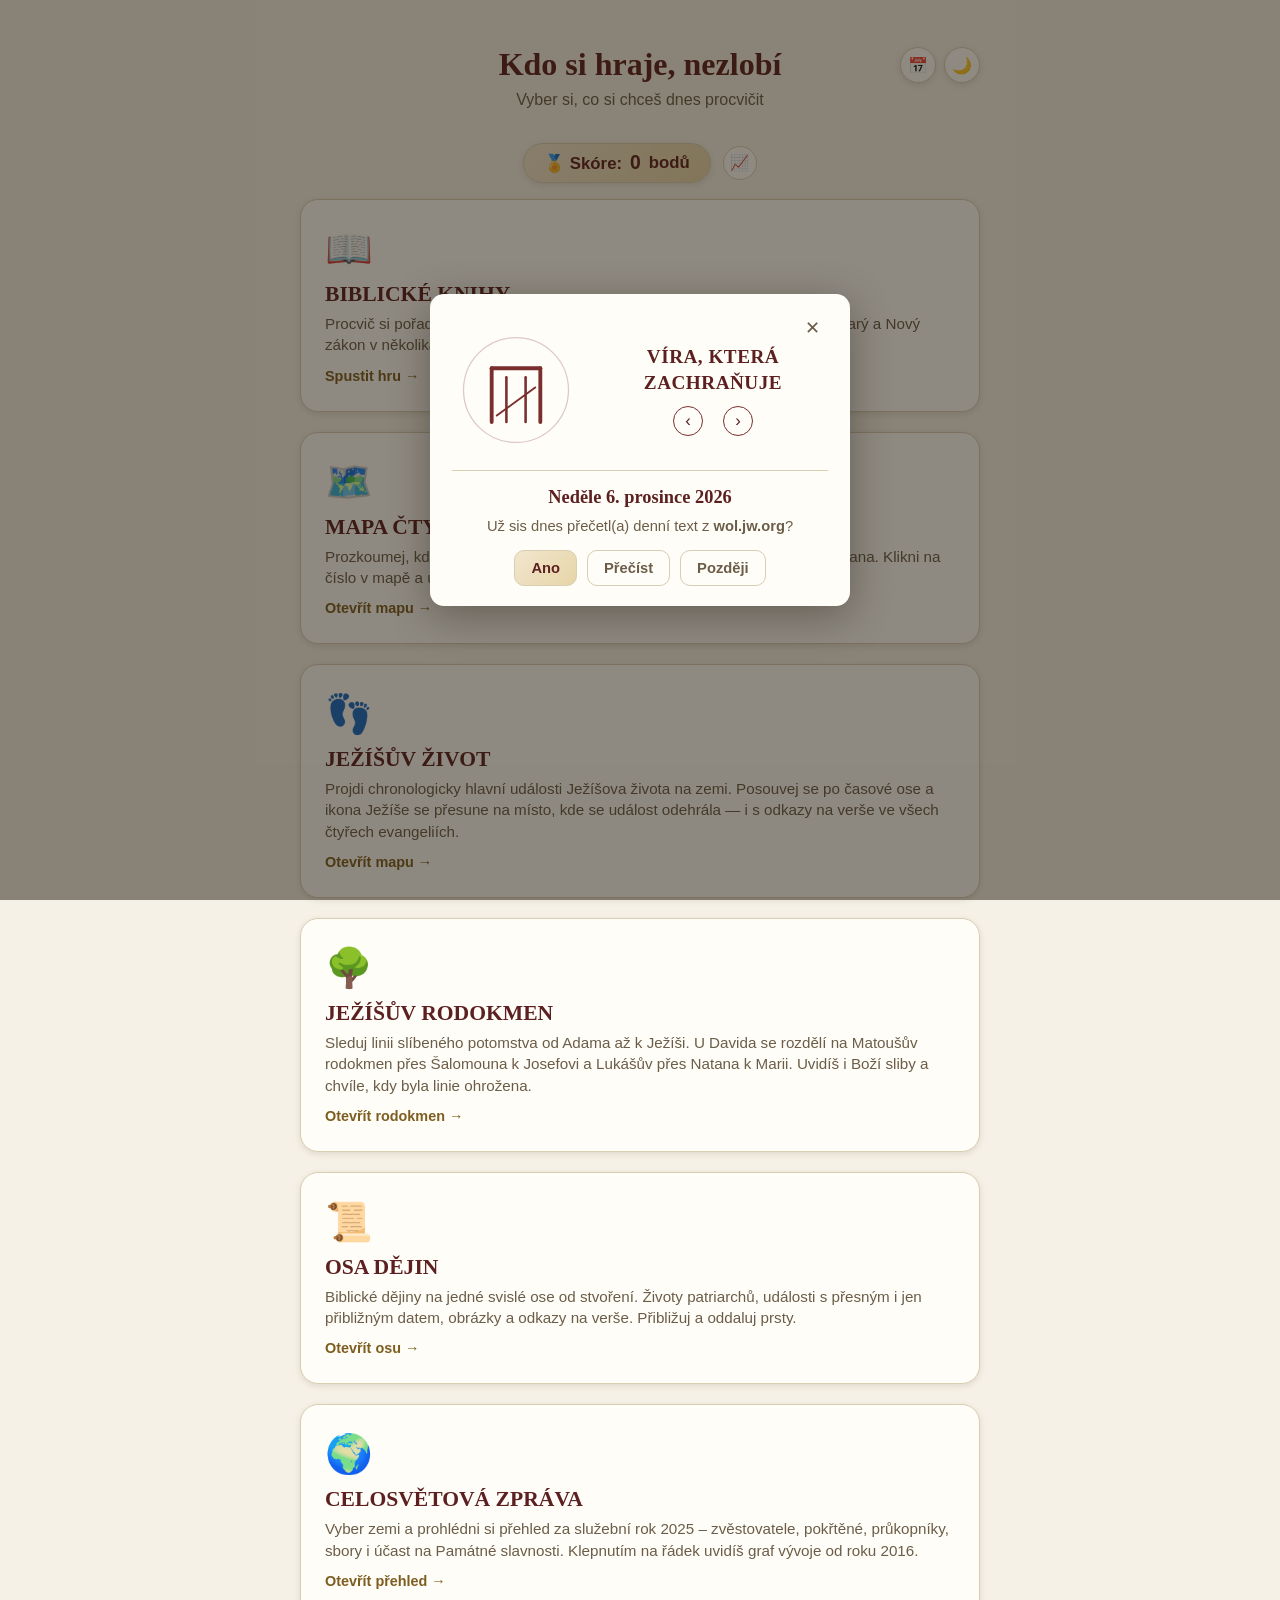
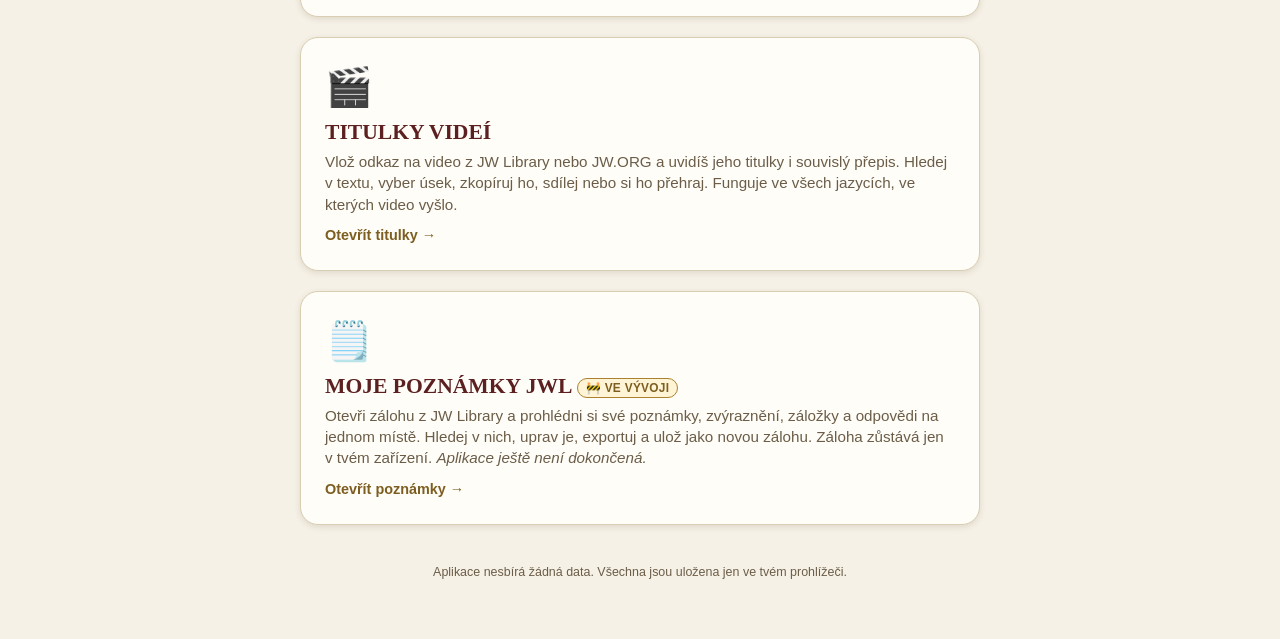
==== index.html @ 02328f7b "Nová stránka Moje poznámky JWL (ve vývoji) Záloha JW Library v prohlížeči: poznámky, zvýraznění, zál" ====
<!DOCTYPE html>
<html lang="cs">
<head>
<meta charset="UTF-8">
<meta name="viewport" content="width=device-width, initial-scale=1.0">
<title>Kdo si hraje, nezlobí — rozcestník</title>
<link rel="stylesheet" href="assets/common.css">
<style>
  :root{
    --bg: #f6f1e6;
    --bg-panel: #fffdf8;
    --ink: #2c2317;
    --ink-soft: #6b5d48;
    --gold: #a9812f;
    --gold-dark: #7d5e20;
    --maroon: #7a2e2e;
    --maroon-dark: #5c2020;
    --border: #d9cdb2;
    --shadow: 0 2px 6px rgba(60, 45, 20, 0.12);
    --heading-font: Georgia, "Palatino Linotype", serif;
  }
  *{ box-sizing: border-box; }
  html,body{
    margin:0; padding:0;
    background: var(--bg);
    color: var(--ink);
    font-family: "Segoe UI", Verdana, Arial, sans-serif;
    min-height:100vh;
  }
  .wrap{
    max-width: 720px;
    margin: 0 auto;
    padding: 40px 20px 60px;
  }
  header{ text-align:center; margin-bottom: 34px; }
  h1{
    font-family: var(--heading-font);
    color: var(--maroon-dark);
    font-size: 2em;
    margin: 6px 0 8px;
  }
  .subtitle{ color: var(--ink-soft); font-size: 1em; }

  .cards{
    display: flex;
    flex-direction: column;
    gap: 20px;
  }
  .card-link{
    display:block;
    text-decoration:none;
    color: inherit;
    background: var(--bg-panel);
    border: 1.5px solid var(--border);
    border-radius: 18px;
    box-shadow: var(--shadow);
    padding: 26px 24px;
    transition: transform .12s ease, box-shadow .12s ease, border-color .12s ease;
  }
  .card-link:hover{
    transform: translateY(-3px);
    border-color: var(--gold);
    box-shadow: 0 6px 18px rgba(60,45,20,0.18);
  }
  .card-link:active{ transform: translateY(0); }

  .card-icon{
    font-size: 2.4em;
    margin-bottom: 10px;
    display:block;
  }
  .card-title{
    font-family: var(--heading-font);
    color: var(--maroon-dark);
    font-size: 1.35em;
    font-weight: 700;
    margin-bottom: 6px;
  }
  .card-desc{
    color: var(--ink-soft);
    font-size: 0.95em;
    line-height: 1.4;
  }
  .card-arrow{
    display:inline-block;
    margin-top: 12px;
    color: var(--gold-dark);
    font-weight: 700;
    font-size: 0.9em;
  }

  footer{
    text-align:center;
    color: var(--ink-soft);
    font-size: 0.78em;
    margin-top: 40px;
  }
</style>
<link rel="icon" type="image/png" href="assets/icon-192.png">
<link rel="manifest" href="manifest.webmanifest">
<meta name="theme-color" content="#7a2e2e">
<link rel="apple-touch-icon" href="assets/apple-touch-icon.png">
<script src="assets/pwa.js" defer></script>
</head>
<body>
<button class="theme-toggle-btn" id="themeToggle" title="Přepnout vzhled" aria-label="Přepnout vzhled">🌙</button>
<button class="daily-text-btn" id="dailyTextBtn" title="Denní text" aria-label="Denní text">📅</button>

<div class="modal-overlay" id="historyModal">
  <div class="modal-box">
    <div class="modal-header">
      <h3>📈 Historie skóre po dnech</h3>
      <button class="modal-close" id="historyClose" aria-label="Zavřít">✕</button>
    </div>
    <div id="historyContent"></div>
  </div>
</div>

<div class="modal-overlay daily-text-modal" id="dailyTextModal">
  <div class="modal-box">
    <div class="modal-header">
      <button class="modal-close" id="dailyTextClose" aria-label="Zavřít">✕</button>
    </div>
    <div class="daily-text-row">
      <div class="daily-text-icon" id="dailyTextIcon" role="button" tabindex="0" aria-label="Co znázorňuje ikona"></div>
      <div class="daily-text-word-col">
        <p class="daily-text-word" id="dailyTextWord"></p>
        <div class="daily-text-nav">
          <button class="daily-text-nav-btn" id="dailyTextPrev" aria-label="Předchozí den">‹</button>
          <button class="daily-text-nav-btn" id="dailyTextNext" aria-label="Další den">›</button>
        </div>
      </div>
    </div>
    <p class="daily-text-icon-desc" id="dailyTextIconDesc"></p>
    <hr class="daily-text-divider" />
    <h3 id="dailyTextTitle" class="daily-text-date">Denní text</h3>
    <p class="hint" style="margin:0 0 16px;">Už sis dnes přečetl(a) denní text z <strong>wol.jw.org</strong>?</p>
    <div class="daily-text-toolbar">
      <button class="action" id="dailyTextYes">Ano</button>
      <button class="action secondary" id="dailyTextReadBtn">Přečíst</button>
      <button class="action secondary" id="dailyTextLater">Později</button>
    </div>
  </div>
</div>

<div class="wrap">
  <header>
    <h1>Kdo si hraje, nezlobí</h1>
    <div class="subtitle">Vyber si, co si chceš dnes procvičit</div>
  </header>

  <div class="global-score-bar">
    <span class="value-pill">🏅 Skóre: <span class="num" id="globalScoreValue">0</span> bodů</span>
    <button class="history-btn" id="historyBtn" title="Historie skóre" aria-label="Historie skóre">📈</button>
  </div>

  <div class="cards">
    <a class="card-link" href="biblicke-knihy.html">
      <span class="card-icon">📖</span>
      <div class="card-title">BIBLICKÉ KNIHY</div>
      <div class="card-desc">Procvič si pořadí biblických knih, jejich pisatele, dobu vzniku a rozdělení na Starý a Nový zákon v několika různých herních režimech.</div>
      <span class="card-arrow">Spustit hru →</span>
    </a>

    <a class="card-link" href="mapa-evangelii.html">
      <span class="card-icon">🗺️</span>
      <div class="card-title">MAPA ČTYŘ EVANGELIÍ</div>
      <div class="card-desc">Prozkoumej, kde se odehrály události z evangelií Matouše, Marka, Lukáše a Jana. Klikni na číslo v mapě a uvidíš, co se na daném místě stalo, i s odkazy na verše.</div>
      <span class="card-arrow">Otevřít mapu →</span>
    </a>

    <a class="card-link" href="zivot-jezise.html">
      <span class="card-icon">👣</span>
      <div class="card-title">JEŽÍŠŮV ŽIVOT</div>
      <div class="card-desc">Projdi chronologicky hlavní události Ježíšova života na zemi. Posouvej se po časové ose a ikona Ježíše se přesune na místo, kde se událost odehrála — i s odkazy na verše ve všech čtyřech evangeliích.</div>
      <span class="card-arrow">Otevřít mapu →</span>
    </a>

    <a class="card-link" href="rodokmen-jezise.html">
      <span class="card-icon">🌳</span>
      <div class="card-title">JEŽÍŠŮV RODOKMEN</div>
      <div class="card-desc">Sleduj linii slíbeného potomstva od Adama až k Ježíši. U Davida se rozdělí na Matoušův rodokmen přes Šalomouna k Josefovi a Lukášův přes Natana k Marii. Uvidíš i Boží sliby a chvíle, kdy byla linie ohrožena.</div>
      <span class="card-arrow">Otevřít rodokmen →</span>
    </a>

    <!-- Dočasně skryto na žádost uživatele — hru lze vrátit odstraněním tohoto komentáře.
    <a class="card-link" href="casova-osa.html">
      <span class="card-icon">🕰️</span>
      <div class="card-title">ČASOVÁ OSA</div>
      <div class="card-desc">Seřaď biblické patriarchy, krále, soudce, proroky, události a další postavy chronologicky za sebou. Vyber si vlastní skupiny a počet karet v kole.</div>
      <span class="card-arrow">Spustit hru →</span>
    </a>
    -->

    <a class="card-link" href="osa-dejin.html">
      <span class="card-icon">📜</span>
      <div class="card-title">OSA DĚJIN</div>
      <div class="card-desc">Biblické dějiny na jedné svislé ose od stvoření. Životy patriarchů, události s přesným i jen přibližným datem, obrázky a odkazy na verše. Přibližuj a oddaluj prsty.</div>
      <span class="card-arrow">Otevřít osu →</span>
    </a>

    <a class="card-link" href="celosvetova-zprava.html">
      <span class="card-icon">🌍</span>
      <div class="card-title">CELOSVĚTOVÁ ZPRÁVA</div>
      <div class="card-desc">Vyber zemi a prohlédni si přehled za služební rok 2025 – zvěstovatele, pokřtěné, průkopníky, sbory i účast na Památné slavnosti. Klepnutím na řádek uvidíš graf vývoje od roku 2016.</div>
      <span class="card-arrow">Otevřít přehled →</span>
    </a>

    <a class="card-link" href="titulky-videi.html">
      <span class="card-icon">🎬</span>
      <div class="card-title">TITULKY VIDEÍ</div>
      <div class="card-desc">Vlož odkaz na video z JW Library nebo JW.ORG a uvidíš jeho titulky i souvislý přepis. Hledej v textu, vyber úsek, zkopíruj ho, sdílej nebo si ho přehraj. Funguje ve všech jazycích, ve kterých video vyšlo.</div>
      <span class="card-arrow">Otevřít titulky →</span>
    </a>

    <a class="card-link" href="moje-poznamky-jwl.html">
      <span class="card-icon">🗒️</span>
      <div class="card-title">MOJE POZNÁMKY JWL <span style="display:inline-block;vertical-align:middle;font-family:Segoe UI,Verdana,Arial,sans-serif;font-size:.55em;font-weight:700;letter-spacing:.3px;background:#fff4d6;color:#7d5e20;border:1px solid #a9812f;border-radius:10px;padding:2px 8px">🚧 VE VÝVOJI</span></div>
      <div class="card-desc">Otevři zálohu z JW Library a prohlédni si své poznámky, zvýraznění, záložky a odpovědi na jednom místě. Hledej v nich, uprav je, exportuj a ulož jako novou zálohu. Záloha zůstává jen v tvém zařízení. <em>Aplikace ještě není dokončená.</em></div>
      <span class="card-arrow">Otevřít poznámky →</span>
    </a>
  </div>

  <footer>Aplikace nesbírá žádná data. Všechna jsou uložena jen ve tvém prohlížeči.</footer>
</div>
<script src="assets/common.js"></script>
<script src="assets/nav-dock.js"></script>
</body>
</html>
---- assets/common.css ----
/* ============================================================
   Sdílené styly pro celý web (rozcestník + obě hry):
   světlý/tmavý režim, skóre s historií, připomínka denního textu.
   ============================================================ */
:root{
  --bg: #f6f1e6;
  --bg-panel: #fffdf8;
  --ink: #2c2317;
  --ink-soft: #6b5d48;
  --gold: #a9812f;
  --gold-dark: #7d5e20;
  --maroon: #7a2e2e;
  --maroon-dark: #5c2020;
  --green: #3c7a3c;
  --green-bg: #e6f2e2;
  --red: #b0433a;
  --red-bg: #fbe6e2;
  --border: #d9cdb2;
  --shadow: 0 2px 6px rgba(60, 45, 20, 0.12);
  --heading-font: Georgia, "Palatino Linotype", serif;
  --item-bg: #fff;
  --tooltip-bg: #2c2317;
  --hover-tint: rgba(122,46,46,0.07);
}
:root[data-theme="dark"]{
  color-scheme: dark;
  --bg: #1b1710;
  --bg-panel: #241f16;
  --ink: #f3e9d0;
  --ink-soft: #c9bb99;
  --gold: #d9a441;
  --gold-dark: #b8860b;
  --maroon: #d9695a;
  --maroon-dark: #f0917c;
  --green: #6fcf8f;
  --green-bg: #1f3b2a;
  --red: #ef7b6c;
  --red-bg: #3d2220;
  --border: #4a4030;
  --shadow: 0 2px 10px rgba(0, 0, 0, 0.45);
  --item-bg: #2e2718;
  --tooltip-bg: #3a2f1e;
  --hover-tint: rgba(226,115,95,0.15);
}
html, body{ transition: background .25s ease, color .25s ease; }

/* ---------- plovoucí tlačítka vpravo nahoře ---------- */
.theme-toggle-btn, .daily-text-btn{
  position: fixed;
  top: 16px;
  right: 16px;
  background: var(--bg-panel);
  border: 1.5px solid var(--border);
  color: var(--gold-dark);
  width: 40px;
  height: 40px;
  border-radius: 50%;
  font-size: 1.1em;
  cursor: pointer;
  display:inline-flex;
  align-items:center;
  justify-content:center;
  padding: 0;
  box-shadow: var(--shadow);
  z-index: 5000;
  transition: background .25s ease, border-color .2s ease, transform .1s ease;
}
.daily-text-btn{ right: 64px; }
.theme-toggle-btn:hover, .daily-text-btn:hover{ border-color: var(--gold); transform: scale(1.06); }
.theme-toggle-btn:active, .daily-text-btn:active{ transform: scale(0.96); }
@media (max-width: 480px){
  .theme-toggle-btn, .daily-text-btn{ top: 10px; right: 10px; width: 36px; height: 36px; font-size: 1em; }
  .daily-text-btn{ right: 54px; }
}

/* ---------- návrat na rozcestník (vlevo nahoře) ---------- */
.home-btn{
  position: fixed;
  top: 16px;
  left: 16px;
  background: var(--bg-panel);
  border: 1.5px solid var(--border);
  color: var(--gold-dark);
  width: 40px;
  height: 40px;
  border-radius: 50%;
  font-size: 1.1em;
  cursor: pointer;
  display:inline-flex;
  align-items:center;
  justify-content:center;
  text-decoration: none;
  box-shadow: var(--shadow);
  z-index: 5000;
  transition: background .25s ease, border-color .2s ease, transform .1s ease;
}
.home-btn:hover{ border-color: var(--gold); transform: scale(1.06); }
.home-btn:active{ transform: scale(0.96); }
@media (max-width: 480px){
  .home-btn{ top: 10px; left: 10px; width: 36px; height: 36px; font-size: 1em; }
}

/* ---------- skóre ---------- */
.global-score-bar{
  display:flex;
  align-items:center;
  justify-content:center;
  gap: 12px;
  flex-wrap: wrap;
  margin: 6px 0 16px;
}
.global-score-bar .value-pill{
  background: linear-gradient(135deg,#f1e6ce,#e7d5a8);
  color: var(--maroon-dark);
  font-weight: 700;
  font-size: 1.05em;
  padding: 8px 20px;
  border-radius: 24px;
  border: 1px solid var(--border);
  box-shadow: var(--shadow);
  display:flex;
  align-items:center;
  gap: 8px;
}
.global-score-bar .value-pill .num{ font-size: 1.15em; display:inline-block; }
.score-pop{ animation: score-pop .45s ease; }
@keyframes score-pop{
  0%{ transform: scale(1); }
  40%{ transform: scale(1.22); color: var(--green); }
  100%{ transform: scale(1); }
}
.history-btn{
  background: var(--bg-panel);
  border: 1.5px solid var(--border);
  color: var(--gold-dark);
  width: 34px;
  height: 34px;
  border-radius: 50%;
  font-size: 0.95em;
  cursor: pointer;
  display:inline-flex;
  align-items:center;
  justify-content:center;
  padding: 0;
}
.history-btn:hover{ border-color: var(--gold); background: #f1e6ce; }

.help-icon{
  position: relative;
  display:inline-flex;
  align-items:center;
  justify-content:center;
  width: 22px;
  height: 22px;
  border-radius: 50%;
  background: var(--bg-panel);
  border: 1.5px solid var(--gold);
  color: var(--gold-dark);
  font-size: 0.78em;
  font-weight: 700;
  cursor: help;
}
.help-icon .tooltip{
  display:none;
  position: absolute;
  top: 130%;
  left: 50%;
  transform: translateX(-50%);
  width: 260px;
  background: var(--tooltip-bg);
  color: #fff8ec;
  font-weight: 400;
  font-size: 0.82em;
  line-height: 1.4;
  padding: 10px 12px;
  border-radius: 8px;
  box-shadow: var(--shadow);
  z-index: 20;
  text-align: left;
}
.help-icon .tooltip::after{
  content: "";
  position: absolute;
  bottom: 100%;
  left: 50%;
  transform: translateX(-50%);
  border: 6px solid transparent;
  border-bottom-color: var(--tooltip-bg);
}
.help-icon:hover .tooltip, .help-icon:focus .tooltip, .help-icon.tooltip-open .tooltip{ display:block; }

/* ---------- modální okna (historie, denní text) ---------- */
.modal-overlay{
  position: fixed;
  inset: 0;
  background: rgba(30, 22, 10, 0.5);
  display: none;
  align-items: center;
  justify-content: center;
  z-index: 10000;
  padding: 20px;
}
.modal-overlay.show{ display:flex; }
.modal-box{
  background: var(--bg-panel);
  border-radius: 14px;
  padding: 20px 22px;
  max-width: 560px;
  width: 100%;
  max-height: 80vh;
  overflow-y: auto;
  box-shadow: 0 10px 40px rgba(30,22,10,0.35);
}
.modal-header{
  display:flex;
  align-items:center;
  justify-content:space-between;
  margin-bottom: 12px;
  gap: 10px;
}
.modal-header h3{
  margin: 0;
  font-family: var(--heading-font);
  color: var(--maroon-dark);
  font-size: 1.15em;
}
.modal-close{
  background: transparent;
  border: none;
  font-size: 1.1em;
  color: var(--ink-soft);
  cursor: pointer;
  padding: 4px 8px;
  border-radius: 6px;
}
.modal-close:hover{ background: var(--hover-tint); color: var(--maroon-dark); }

.history-table{ width: 100%; border-collapse: collapse; font-size: 0.92em; }
.history-table th, .history-table td{ text-align: left; padding: 8px 10px; border-bottom: 1px solid var(--border); }
.history-table th{ color: var(--gold-dark); font-size: 0.85em; text-transform: uppercase; letter-spacing: 0.4px; }
.history-table tr:last-child td{ border-bottom: none; }
.history-table tr.today-row td{ font-weight: 700; color: var(--maroon-dark); }
.history-table .pct-good{ color: var(--green); font-weight: 700; }
.history-table .pct-bad{ color: var(--red); }
.hint{ color: var(--ink-soft); font-size: 0.92em; }

/* ---------- denní text ---------- */
.daily-text-modal .modal-box{ max-width: 420px; text-align: center; }
.daily-text-modal .modal-header{ justify-content: center; position: relative; }
.daily-text-modal .modal-close{ position: absolute; right: 0; top: 0; }
.daily-text-toolbar{ display:flex; justify-content: center; gap: 10px; margin-bottom: 0; flex-wrap: wrap; }
.daily-text-toolbar .action{
  background: linear-gradient(135deg,#f1e6ce,#e7d5a8);
  color: var(--maroon-dark);
  font-weight: 700;
  border: 1px solid var(--border);
  border-radius: 10px;
  padding: 9px 16px;
  font-size: 0.92em;
  cursor: pointer;
}
.daily-text-toolbar .action.secondary{ background: var(--bg-panel); color: var(--ink-soft); font-weight: 600; }
.daily-text-row{ display: flex; align-items: center; gap: 18px; text-align: left; margin: 4px 0 16px; }
.daily-text-icon{ width: 128px; height: 128px; flex: 0 0 auto; margin: 0; cursor: pointer; }
.daily-text-icon svg{ width: 100%; height: 100%; display: block; pointer-events: none; }
.daily-text-icon-desc{
  display: none;
  font-size: 0.85em;
  font-style: italic;
  color: var(--maroon);
  text-align: center;
  margin: -6px 0 14px;
  padding: 6px 10px;
  background: var(--hover-tint);
  border-radius: 8px;
}
.daily-text-icon-desc.show{ display: block; }
.daily-text-word-col{ display: flex; flex-direction: column; gap: 10px; flex: 1 1 auto; }
.daily-text-word{
  font-family: var(--heading-font);
  color: var(--maroon-dark);
  font-size: 1.2em;
  font-weight: 700;
  margin: 0;
  line-height: 1.35;
  text-align: center;
  text-transform: uppercase;
  letter-spacing: 0.5px;
}
.daily-text-nav{ display: flex; justify-content: center; gap: 20px; }
.daily-text-nav-btn{
  width: 30px;
  height: 30px;
  border-radius: 50%;
  border: 1px solid var(--maroon);
  background: transparent;
  color: var(--maroon-dark);
  font-size: 1.05em;
  line-height: 1;
  cursor: pointer;
  display: flex;
  align-items: center;
  justify-content: center;
  transition: background .15s ease, transform .05s ease;
}
.daily-text-nav-btn:hover{ background: var(--hover-tint); }
.daily-text-nav-btn:active{ transform: translateY(1px); }
@media (max-width: 480px){
  .daily-text-icon{ width: 100px; height: 100px; }
  .daily-text-word{ font-size: 1.15em; }
}
.daily-text-divider{ border: none; border-top: 1px solid var(--border); margin: 0 0 16px; }
.daily-text-date{ font-family: var(--heading-font); color: var(--maroon-dark); font-size: 1.15em; margin: 0 0 10px; text-align: center; }
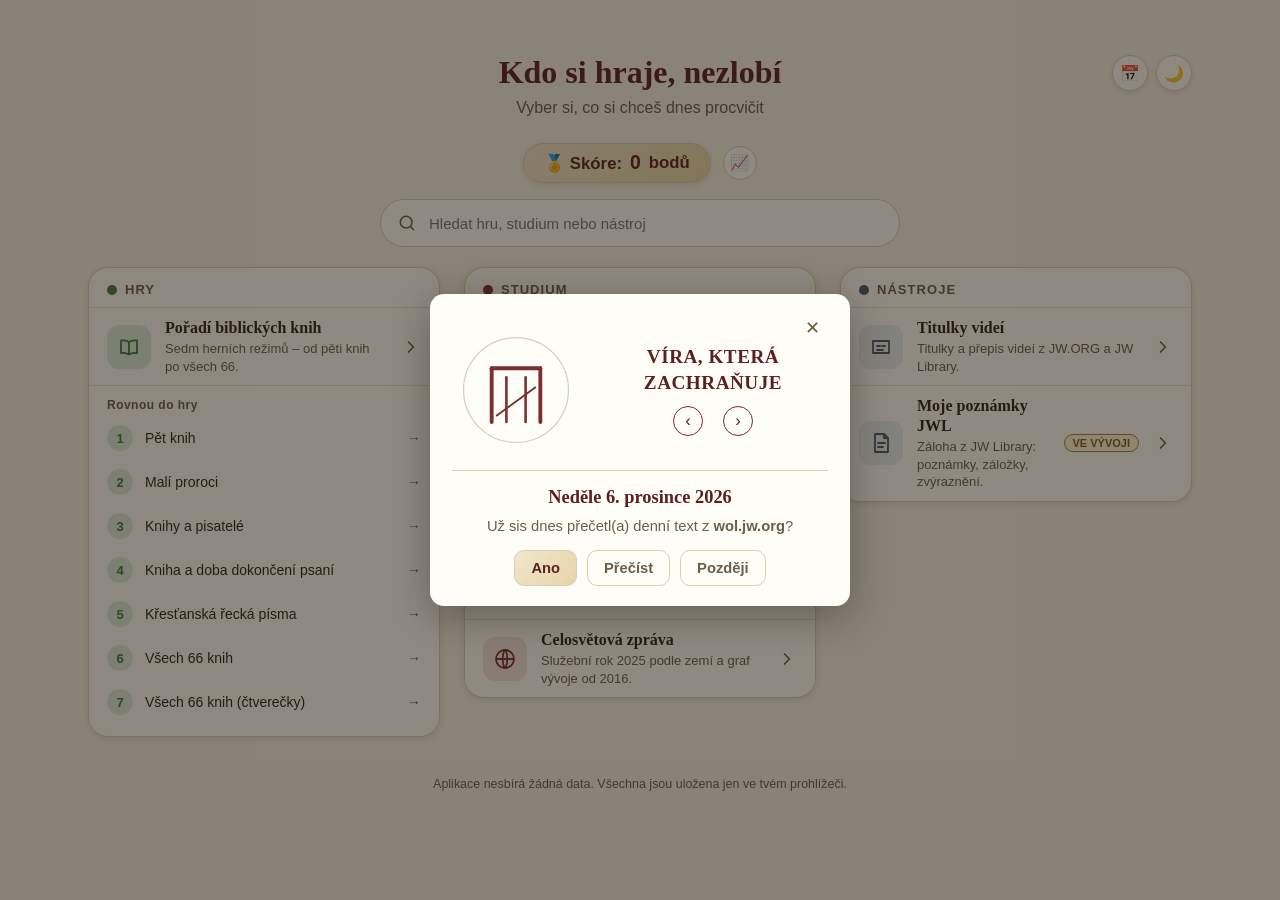
==== commit 9043ffbf: "Rozcestník: skupiny Hry/Studium/Nástroje, hledání, přímé odkazy do režimů her" ====
--- a/index.html
+++ b/index.html
@@ -19,6 +19,16 @@
     --shadow: 0 2px 6px rgba(60, 45, 20, 0.12);
     --heading-font: Georgia, "Palatino Linotype", serif;
   }
+  :root{
+    --tint-green:#dcebdc; --tint-maroon:#f3e4df; --tint-slate:#e9edf1;
+    --ic-green:#3c7a3c; --ic-maroon:#7a2e2e; --ic-slate:#4a5a6a;
+    --row-line:#ece3cc; --badge-bg:#fff4d6;
+  }
+  :root[data-theme="dark"]{
+    --tint-green:#1f3b2a; --tint-maroon:#3d2220; --tint-slate:#2a3138;
+    --ic-green:#6fcf8f; --ic-maroon:#f0917c; --ic-slate:#a9bccd;
+    --row-line:#3a3124; --badge-bg:#3a2f1e;
+  }
   *{ box-sizing: border-box; }
   html,body{
     margin:0; padding:0;
@@ -27,12 +37,9 @@
     font-family: "Segoe UI", Verdana, Arial, sans-serif;
     min-height:100vh;
   }
-  .wrap{
-    max-width: 720px;
-    margin: 0 auto;
-    padding: 40px 20px 60px;
-  }
-  header{ text-align:center; margin-bottom: 34px; }
+  .wrap{ max-width: 720px; margin: 0 auto; padding: 40px 20px 60px; }
+  @media (min-width:1100px){ .wrap{ max-width: 1200px; padding: 48px 48px 60px; } }
+  header{ text-align:center; margin-bottom: 26px; }
   h1{
     font-family: var(--heading-font);
     color: var(--maroon-dark);
@@ -41,53 +48,93 @@
   }
   .subtitle{ color: var(--ink-soft); font-size: 1em; }
 
-  .cards{
-    display: flex;
-    flex-direction: column;
-    gap: 20px;
-  }
-  .card-link{
-    display:block;
-    text-decoration:none;
-    color: inherit;
+  .search{
+    display:flex; align-items:center; gap:10px;
+    height:48px; padding:0 16px; margin:0 auto 20px;
+    max-width:520px;
     background: var(--bg-panel);
-    border: 1.5px solid var(--border);
-    border-radius: 18px;
+    border:1.5px solid var(--border);
+    border-radius:24px;
+  }
+  .search:focus-within{ border-color: var(--gold); }
+  .search svg{ flex:none; color: var(--ink-soft); }
+  .search input{
+    flex:1; min-width:0; border:0; outline:0; background:transparent;
+    font:inherit; font-size:15px; color: var(--ink);
+  }
+
+  .groups{ display:grid; gap:16px; grid-template-columns:1fr; align-items:start; }
+  @media (min-width:720px){
+    .groups{ grid-template-columns:1fr 1fr; }
+    .g-studium{ grid-column:1; grid-row:1 / span 2; }
+    .g-hry{ grid-column:2; grid-row:1; }
+    .g-nastroje{ grid-column:2; grid-row:2; }
+  }
+  @media (min-width:1100px){
+    .groups{ grid-template-columns:repeat(3, minmax(0,1fr)); gap:24px; }
+    .g-hry,.g-studium,.g-nastroje{ grid-column:auto; grid-row:auto; }
+  }
+  .group{
+    background: var(--bg-panel);
+    border:1px solid var(--border);
+    border-radius:20px;
     box-shadow: var(--shadow);
-    padding: 26px 24px;
-    transition: transform .12s ease, box-shadow .12s ease, border-color .12s ease;
-  }
-  .card-link:hover{
-    transform: translateY(-3px);
-    border-color: var(--gold);
-    box-shadow: 0 6px 18px rgba(60,45,20,0.18);
-  }
-  .card-link:active{ transform: translateY(0); }
-
-  .card-icon{
-    font-size: 2.4em;
-    margin-bottom: 10px;
-    display:block;
-  }
-  .card-title{
-    font-family: var(--heading-font);
-    color: var(--maroon-dark);
-    font-size: 1.35em;
-    font-weight: 700;
-    margin-bottom: 6px;
-  }
-  .card-desc{
+    overflow:hidden;
+  }
+  .group h2{
+    margin:0; padding:14px 18px 10px;
+    display:flex; align-items:center; gap:8px;
+    font-family:"Segoe UI", Verdana, Arial, sans-serif;
+    font-size:13px; letter-spacing:.08em; text-transform:uppercase;
     color: var(--ink-soft);
-    font-size: 0.95em;
-    line-height: 1.4;
-  }
-  .card-arrow{
-    display:inline-block;
-    margin-top: 12px;
-    color: var(--gold-dark);
-    font-weight: 700;
-    font-size: 0.9em;
-  }
+  }
+  .group h2 .dot{ width:10px; height:10px; border-radius:50%; }
+  .g-hry .dot{ background: var(--green); }
+  .g-studium .dot{ background: var(--maroon); }
+  .g-nastroje .dot{ background:#4a5a6a; }
+
+  .row{
+    display:flex; align-items:center; gap:14px;
+    min-height:72px; padding:10px 18px;
+    border-top:1px solid var(--row-line);
+    text-decoration:none; color:inherit;
+    transition: background .12s ease;
+  }
+  .row:hover{ background: var(--hover-tint); }
+  .row:focus-visible{ outline:2px solid var(--gold); outline-offset:-2px; }
+  .ico{
+    width:44px; height:44px; flex:none; border-radius:12px;
+    display:flex; align-items:center; justify-content:center;
+  }
+  .g-hry .ico{ background: var(--tint-green); color: var(--ic-green); }
+  .g-studium .ico{ background: var(--tint-maroon); color: var(--ic-maroon); }
+  .g-nastroje .ico{ background: var(--tint-slate); color: var(--ic-slate); }
+  .txt{ flex:1; min-width:0; display:flex; flex-direction:column; gap:2px; }
+  .ttl{ font-family: var(--heading-font); font-weight:700; font-size:16px; line-height:1.25; color: var(--ink); }
+  .dsc{ font-size:13px; line-height:1.35; color: var(--ink-soft); }
+  .chev{ flex:none; color: var(--ink-soft); }
+  .wip{
+    flex:none; font-size:11px; font-weight:700; padding:2px 8px; border-radius:10px;
+    background: var(--badge-bg); color: var(--gold-dark); border:1px solid var(--gold);
+  }
+
+  .modes{ display:none; border-top:1px solid var(--row-line); padding:6px 10px 12px; }
+  @media (min-width:1000px){ .modes{ display:block; } }
+  .modes-label{ margin:6px 8px 4px; font-size:12px; color: var(--ink-soft); font-weight:700; letter-spacing:.04em; }
+  .mode{
+    display:flex; align-items:center; gap:12px; min-height:44px; padding:6px 8px;
+    border-radius:10px; text-decoration:none; color: var(--ink); font-size:14px;
+  }
+  .mode:hover{ background: var(--hover-tint); }
+  .mode:focus-visible{ outline:2px solid var(--gold); outline-offset:-2px; }
+  .mode .n{
+    width:26px; height:26px; flex:none; border-radius:50%;
+    display:flex; align-items:center; justify-content:center;
+    background: var(--tint-green); color: var(--ic-green); font-weight:700; font-size:13px;
+  }
+  .mode .go{ margin-left:auto; color: var(--ink-soft); }
+
+  .empty{ display:none; text-align:center; color: var(--ink-soft); padding:30px 0; }
 
   footer{
     text-align:center;
@@ -154,75 +201,104 @@
     <button class="history-btn" id="historyBtn" title="Historie skóre" aria-label="Historie skóre">📈</button>
   </div>
 
-  <div class="cards">
-    <a class="card-link" href="biblicke-knihy.html">
-      <span class="card-icon">📖</span>
-      <div class="card-title">BIBLICKÉ KNIHY</div>
-      <div class="card-desc">Procvič si pořadí biblických knih, jejich pisatele, dobu vzniku a rozdělení na Starý a Nový zákon v několika různých herních režimech.</div>
-      <span class="card-arrow">Spustit hru →</span>
-    </a>
-
-    <a class="card-link" href="mapa-evangelii.html">
-      <span class="card-icon">🗺️</span>
-      <div class="card-title">MAPA ČTYŘ EVANGELIÍ</div>
-      <div class="card-desc">Prozkoumej, kde se odehrály události z evangelií Matouše, Marka, Lukáše a Jana. Klikni na číslo v mapě a uvidíš, co se na daném místě stalo, i s odkazy na verše.</div>
-      <span class="card-arrow">Otevřít mapu →</span>
-    </a>
-
-    <a class="card-link" href="zivot-jezise.html">
-      <span class="card-icon">👣</span>
-      <div class="card-title">JEŽÍŠŮV ŽIVOT</div>
-      <div class="card-desc">Projdi chronologicky hlavní události Ježíšova života na zemi. Posouvej se po časové ose a ikona Ježíše se přesune na místo, kde se událost odehrála — i s odkazy na verše ve všech čtyřech evangeliích.</div>
-      <span class="card-arrow">Otevřít mapu →</span>
-    </a>
-
-    <a class="card-link" href="rodokmen-jezise.html">
-      <span class="card-icon">🌳</span>
-      <div class="card-title">JEŽÍŠŮV RODOKMEN</div>
-      <div class="card-desc">Sleduj linii slíbeného potomstva od Adama až k Ježíši. U Davida se rozdělí na Matoušův rodokmen přes Šalomouna k Josefovi a Lukášův přes Natana k Marii. Uvidíš i Boží sliby a chvíle, kdy byla linie ohrožena.</div>
-      <span class="card-arrow">Otevřít rodokmen →</span>
-    </a>
-
-    <!-- Dočasně skryto na žádost uživatele — hru lze vrátit odstraněním tohoto komentáře.
-    <a class="card-link" href="casova-osa.html">
-      <span class="card-icon">🕰️</span>
-      <div class="card-title">ČASOVÁ OSA</div>
-      <div class="card-desc">Seřaď biblické patriarchy, krále, soudce, proroky, události a další postavy chronologicky za sebou. Vyber si vlastní skupiny a počet karet v kole.</div>
-      <span class="card-arrow">Spustit hru →</span>
-    </a>
-    -->
-
-    <a class="card-link" href="osa-dejin.html">
-      <span class="card-icon">📜</span>
-      <div class="card-title">OSA DĚJIN</div>
-      <div class="card-desc">Biblické dějiny na jedné svislé ose od stvoření. Životy patriarchů, události s přesným i jen přibližným datem, obrázky a odkazy na verše. Přibližuj a oddaluj prsty.</div>
-      <span class="card-arrow">Otevřít osu →</span>
-    </a>
-
-    <a class="card-link" href="celosvetova-zprava.html">
-      <span class="card-icon">🌍</span>
-      <div class="card-title">CELOSVĚTOVÁ ZPRÁVA</div>
-      <div class="card-desc">Vyber zemi a prohlédni si přehled za služební rok 2025 – zvěstovatele, pokřtěné, průkopníky, sbory i účast na Památné slavnosti. Klepnutím na řádek uvidíš graf vývoje od roku 2016.</div>
-      <span class="card-arrow">Otevřít přehled →</span>
-    </a>
-
-    <a class="card-link" href="titulky-videi.html">
-      <span class="card-icon">🎬</span>
-      <div class="card-title">TITULKY VIDEÍ</div>
-      <div class="card-desc">Vlož odkaz na video z JW Library nebo JW.ORG a uvidíš jeho titulky i souvislý přepis. Hledej v textu, vyber úsek, zkopíruj ho, sdílej nebo si ho přehraj. Funguje ve všech jazycích, ve kterých video vyšlo.</div>
-      <span class="card-arrow">Otevřít titulky →</span>
-    </a>
-
-    <a class="card-link" href="moje-poznamky-jwl.html">
-      <span class="card-icon">🗒️</span>
-      <div class="card-title">MOJE POZNÁMKY JWL <span style="display:inline-block;vertical-align:middle;font-family:Segoe UI,Verdana,Arial,sans-serif;font-size:.55em;font-weight:700;letter-spacing:.3px;background:#fff4d6;color:#7d5e20;border:1px solid #a9812f;border-radius:10px;padding:2px 8px">🚧 VE VÝVOJI</span></div>
-      <div class="card-desc">Otevři zálohu z JW Library a prohlédni si své poznámky, zvýraznění, záložky a odpovědi na jednom místě. Hledej v nich, uprav je, exportuj a ulož jako novou zálohu. Záloha zůstává jen v tvém zařízení. <em>Aplikace ještě není dokončená.</em></div>
-      <span class="card-arrow">Otevřít poznámky →</span>
-    </a>
+  <label class="search">
+    <svg width="20" height="20" viewBox="0 0 24 24" fill="none" stroke="currentColor" stroke-width="1.8" stroke-linecap="round" stroke-linejoin="round" aria-hidden="true"><path d="M11 4a7 7 0 100 14 7 7 0 000-14zM20 20l-4-4"/></svg>
+    <input type="search" id="q" placeholder="Hledat hru, studium nebo nástroj" aria-label="Hledat" autocomplete="off">
+  </label>
+
+  <div class="groups" id="groups">
+    <section class="group g-hry" aria-labelledby="h-hry">
+      <h2 id="h-hry"><span class="dot"></span>Hry</h2>
+      <a class="row" href="biblicke-knihy.html" data-s="Pořadí biblických knih Sedm herních režimů – od pěti knih po všech 66. hra procvičování pořadí knihy pisatelé">
+        <span class="ico"><svg width="24" height="24" viewBox="0 0 24 24" fill="none" stroke="currentColor" stroke-width="1.8" stroke-linecap="round" stroke-linejoin="round" aria-hidden="true"><path d="M12 7C10 5.5 7 5 4 5.5V18c3-.5 6 0 8 1.5 2-1.5 5-2 8-1.5V5.5C17 5 14 5.5 12 7zM12 7v12.5"/></svg></span>
+        <span class="txt"><span class="ttl">Pořadí biblických knih</span><span class="dsc">Sedm herních režimů – od pěti knih po všech 66.</span></span><svg class="chev" width="20" height="20" viewBox="0 0 24 24" fill="none" stroke="currentColor" stroke-width="2" stroke-linecap="round" stroke-linejoin="round" aria-hidden="true"><path d="M9 6l6 6-6 6"/></svg>
+      </a>
+      <div class="modes">
+        <div class="modes-label">Rovnou do hry</div>
+        <a class="mode" href="biblicke-knihy.html?hra=2" data-s="Pět knih"><span class="n">1</span>Pět knih<span class="go">→</span></a>
+        <a class="mode" href="biblicke-knihy.html?hra=3" data-s="Malí proroci"><span class="n">2</span>Malí proroci<span class="go">→</span></a>
+        <a class="mode" href="biblicke-knihy.html?hra=4" data-s="Knihy a pisatelé"><span class="n">3</span>Knihy a pisatelé<span class="go">→</span></a>
+        <a class="mode" href="biblicke-knihy.html?hra=5" data-s="Kniha a doba dokončení psaní"><span class="n">4</span>Kniha a doba dokončení psaní<span class="go">→</span></a>
+        <a class="mode" href="biblicke-knihy.html?hra=6" data-s="Křesťanská řecká písma"><span class="n">5</span>Křesťanská řecká písma<span class="go">→</span></a>
+        <a class="mode" href="biblicke-knihy.html?hra=1" data-s="Všech 66 knih"><span class="n">6</span>Všech 66 knih<span class="go">→</span></a>
+        <a class="mode" href="biblicke-knihy.html?hra=7" data-s="Všech 66 knih (čtverečky)"><span class="n">7</span>Všech 66 knih (čtverečky)<span class="go">→</span></a>
+      </div>
+      <!-- Dočasně skryto na žádost uživatele — hru lze vrátit odstraněním tohoto komentáře.
+      <a class="row" href="casova-osa.html" data-s="Časová osa">
+        <span class="ico"><svg width="24" height="24" viewBox="0 0 24 24" fill="none" stroke="currentColor" stroke-width="1.8" stroke-linecap="round" stroke-linejoin="round" aria-hidden="true"><path d="M5 4v16M5 7h14M5 12h10M5 17h12"/></svg></span>
+        <span class="txt"><span class="ttl">Časová osa</span><span class="dsc">Seřaď osoby a události chronologicky.</span></span><svg class="chev" width="20" height="20" viewBox="0 0 24 24" fill="none" stroke="currentColor" stroke-width="2" stroke-linecap="round" stroke-linejoin="round" aria-hidden="true"><path d="M9 6l6 6-6 6"/></svg>
+      </a>
+      -->
+    </section>
+
+    <section class="group g-studium" aria-labelledby="h-studium">
+      <h2 id="h-studium"><span class="dot"></span>Studium</h2>
+      <a class="row" href="mapa-evangelii.html" data-s="Mapa čtyř evangelií Kde se odehrály události z evangelií – s odkazy na verše. mapa matouš marek lukáš jan">
+        <span class="ico"><svg width="24" height="24" viewBox="0 0 24 24" fill="none" stroke="currentColor" stroke-width="1.8" stroke-linecap="round" stroke-linejoin="round" aria-hidden="true"><path d="M9 4L3 6.5V20l6-2.5 6 2.5 6-2.5V4l-6 2.5L9 4zM9 4v13.5M15 6.5V20"/></svg></span>
+        <span class="txt"><span class="ttl">Mapa čtyř evangelií</span><span class="dsc">Kde se odehrály události z evangelií – s odkazy na verše.</span></span><svg class="chev" width="20" height="20" viewBox="0 0 24 24" fill="none" stroke="currentColor" stroke-width="2" stroke-linecap="round" stroke-linejoin="round" aria-hidden="true"><path d="M9 6l6 6-6 6"/></svg>
+      </a>
+      <a class="row" href="zivot-jezise.html" data-s="Ježíšův život Události jeho života na časové ose a na mapě. chronologie">
+        <span class="ico"><svg width="24" height="24" viewBox="0 0 24 24" fill="none" stroke="currentColor" stroke-width="1.8" stroke-linecap="round" stroke-linejoin="round" aria-hidden="true"><path d="M12 21s-6.5-5.4-6.5-10.5a6.5 6.5 0 0113 0C18.5 15.6 12 21 12 21zM12 12.5a2 2 0 100-4 2 2 0 000 4z"/></svg></span>
+        <span class="txt"><span class="ttl">Ježíšův život</span><span class="dsc">Události jeho života na časové ose a na mapě.</span></span><svg class="chev" width="20" height="20" viewBox="0 0 24 24" fill="none" stroke="currentColor" stroke-width="2" stroke-linecap="round" stroke-linejoin="round" aria-hidden="true"><path d="M9 6l6 6-6 6"/></svg>
+      </a>
+      <a class="row" href="rodokmen-jezise.html" data-s="Ježíšův rodokmen Linie slíbeného potomstva od Adama až k Ježíši. adam david šalomoun natan josef marie">
+        <span class="ico"><svg width="24" height="24" viewBox="0 0 24 24" fill="none" stroke="currentColor" stroke-width="1.8" stroke-linecap="round" stroke-linejoin="round" aria-hidden="true"><path d="M12 3v6M12 9H6v4M12 9h6v4M3.5 13h5v5h-5zM15.5 13h5v5h-5z"/></svg></span>
+        <span class="txt"><span class="ttl">Ježíšův rodokmen</span><span class="dsc">Linie slíbeného potomstva od Adama až k Ježíši.</span></span><svg class="chev" width="20" height="20" viewBox="0 0 24 24" fill="none" stroke="currentColor" stroke-width="2" stroke-linecap="round" stroke-linejoin="round" aria-hidden="true"><path d="M9 6l6 6-6 6"/></svg>
+      </a>
+      <a class="row" href="osa-dejin.html" data-s="Osa dějin Biblické dějiny na jedné ose od stvoření. patriarchové události data">
+        <span class="ico"><svg width="24" height="24" viewBox="0 0 24 24" fill="none" stroke="currentColor" stroke-width="1.8" stroke-linecap="round" stroke-linejoin="round" aria-hidden="true"><path d="M12 3v18M12 7h7M12 12H5M12 17h7"/></svg></span>
+        <span class="txt"><span class="ttl">Osa dějin</span><span class="dsc">Biblické dějiny na jedné ose od stvoření.</span></span><svg class="chev" width="20" height="20" viewBox="0 0 24 24" fill="none" stroke="currentColor" stroke-width="2" stroke-linecap="round" stroke-linejoin="round" aria-hidden="true"><path d="M9 6l6 6-6 6"/></svg>
+      </a>
+      <a class="row" href="celosvetova-zprava.html" data-s="Celosvětová zpráva Služební rok 2025 podle zemí a graf vývoje od 2016. zvěstovatelé země statistika">
+        <span class="ico"><svg width="24" height="24" viewBox="0 0 24 24" fill="none" stroke="currentColor" stroke-width="1.8" stroke-linecap="round" stroke-linejoin="round" aria-hidden="true"><path d="M12 3a9 9 0 100 18 9 9 0 000-18zM3 12h18M12 3c3 3.2 3 14.8 0 18M12 3c-3 3.2-3 14.8 0 18"/></svg></span>
+        <span class="txt"><span class="ttl">Celosvětová zpráva</span><span class="dsc">Služební rok 2025 podle zemí a graf vývoje od 2016.</span></span><svg class="chev" width="20" height="20" viewBox="0 0 24 24" fill="none" stroke="currentColor" stroke-width="2" stroke-linecap="round" stroke-linejoin="round" aria-hidden="true"><path d="M9 6l6 6-6 6"/></svg>
+      </a>
+    </section>
+
+    <section class="group g-nastroje" aria-labelledby="h-nastroje">
+      <h2 id="h-nastroje"><span class="dot"></span>Nástroje</h2>
+      <a class="row" href="titulky-videi.html" data-s="Titulky videí Titulky a přepis videí z JW.ORG a JW Library. video přepis jw.org">
+        <span class="ico"><svg width="24" height="24" viewBox="0 0 24 24" fill="none" stroke="currentColor" stroke-width="1.8" stroke-linecap="round" stroke-linejoin="round" aria-hidden="true"><path d="M4 6h16v12H4zM8 11h3M13 11h3M8 15h6"/></svg></span>
+        <span class="txt"><span class="ttl">Titulky videí</span><span class="dsc">Titulky a přepis videí z JW.ORG a JW Library.</span></span><svg class="chev" width="20" height="20" viewBox="0 0 24 24" fill="none" stroke="currentColor" stroke-width="2" stroke-linecap="round" stroke-linejoin="round" aria-hidden="true"><path d="M9 6l6 6-6 6"/></svg>
+      </a>
+      <a class="row" href="moje-poznamky-jwl.html" data-s="Moje poznámky JWL Záloha z JW Library: poznámky, záložky, zvýraznění. záloha jw library">
+        <span class="ico"><svg width="24" height="24" viewBox="0 0 24 24" fill="none" stroke="currentColor" stroke-width="1.8" stroke-linecap="round" stroke-linejoin="round" aria-hidden="true"><path d="M6 3h9l4 4v14H6zM15 3v4h4M9 12h7M9 16h5"/></svg></span>
+        <span class="txt"><span class="ttl">Moje poznámky JWL</span><span class="dsc">Záloha z JW Library: poznámky, záložky, zvýraznění.</span></span><span class="wip">VE VÝVOJI</span><svg class="chev" width="20" height="20" viewBox="0 0 24 24" fill="none" stroke="currentColor" stroke-width="2" stroke-linecap="round" stroke-linejoin="round" aria-hidden="true"><path d="M9 6l6 6-6 6"/></svg>
+      </a>
+    </section>
   </div>
+  <div class="empty" id="empty">Nic nenalezeno.</div>
 
   <footer>Aplikace nesbírá žádná data. Všechna jsou uložena jen ve tvém prohlížeči.</footer>
 </div>
+<script>
+(function(){
+  var q=document.getElementById("q"), empty=document.getElementById("empty");
+  function norm(t){ return t.toLowerCase().normalize("NFD").replace(/[\u0300-\u036f]/g,""); }
+  q.addEventListener("input", function(){
+    var v=norm(q.value.trim()), any=false;
+    document.querySelectorAll(".group").forEach(function(g){
+      var shown=0;
+      g.querySelectorAll(".row").forEach(function(r){
+        var ok=!v || norm(r.getAttribute("data-s")).indexOf(v)>-1;
+        r.style.display=ok?"":"none"; if(ok) shown++;
+      });
+      var m=g.querySelector(".modes");
+      if(m){
+        var ms=0;
+        m.querySelectorAll(".mode").forEach(function(a){
+          var ok=!v || norm(a.getAttribute("data-s")).indexOf(v)>-1;
+          a.style.display=ok?"":"none"; if(ok) ms++;
+        });
+        m.style.display=(v&&!ms)?"none":"";
+        if(v&&ms&&!shown){ g.querySelectorAll(".row").forEach(function(r){ r.style.display=""; }); shown=1; }
+      }
+      g.style.display=shown?"":"none"; if(shown) any=true;
+    });
+    empty.style.display=any?"none":"block";
+  });
+})();
+</script>
 <script src="assets/common.js"></script>
 <script src="assets/nav-dock.js"></script>
 </body>
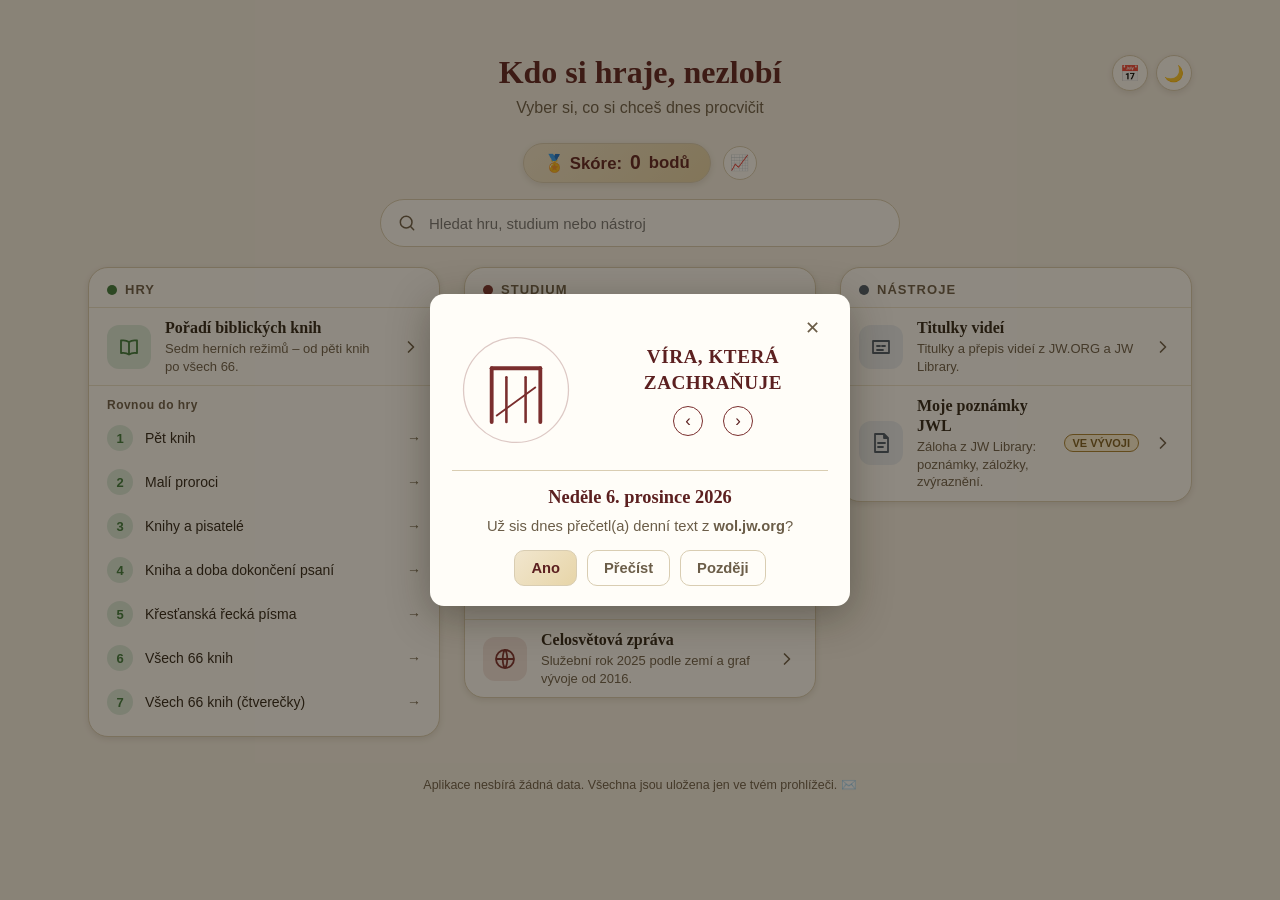
==== commit 8c90cb9d: "Patička: obálka s odkazem na e-mail pepan53@postme.cz Co-Authored-By: Claude Opus 5.5 <noreply@anthr" ====
--- a/index.html
+++ b/index.html
@@ -269,7 +269,7 @@
   </div>
   <div class="empty" id="empty">Nic nenalezeno.</div>
 
-  <footer>Aplikace nesbírá žádná data. Všechna jsou uložena jen ve tvém prohlížeči.</footer>
+  <footer>Aplikace nesbírá žádná data. Všechna jsou uložena jen ve tvém prohlížeči. <a href="mailto:pepan53@postme.cz" title="Napsat e-mail: pepan53@postme.cz" aria-label="Napsat e-mail" style="text-decoration:none">✉️</a></footer>
 </div>
 <script>
 (function(){
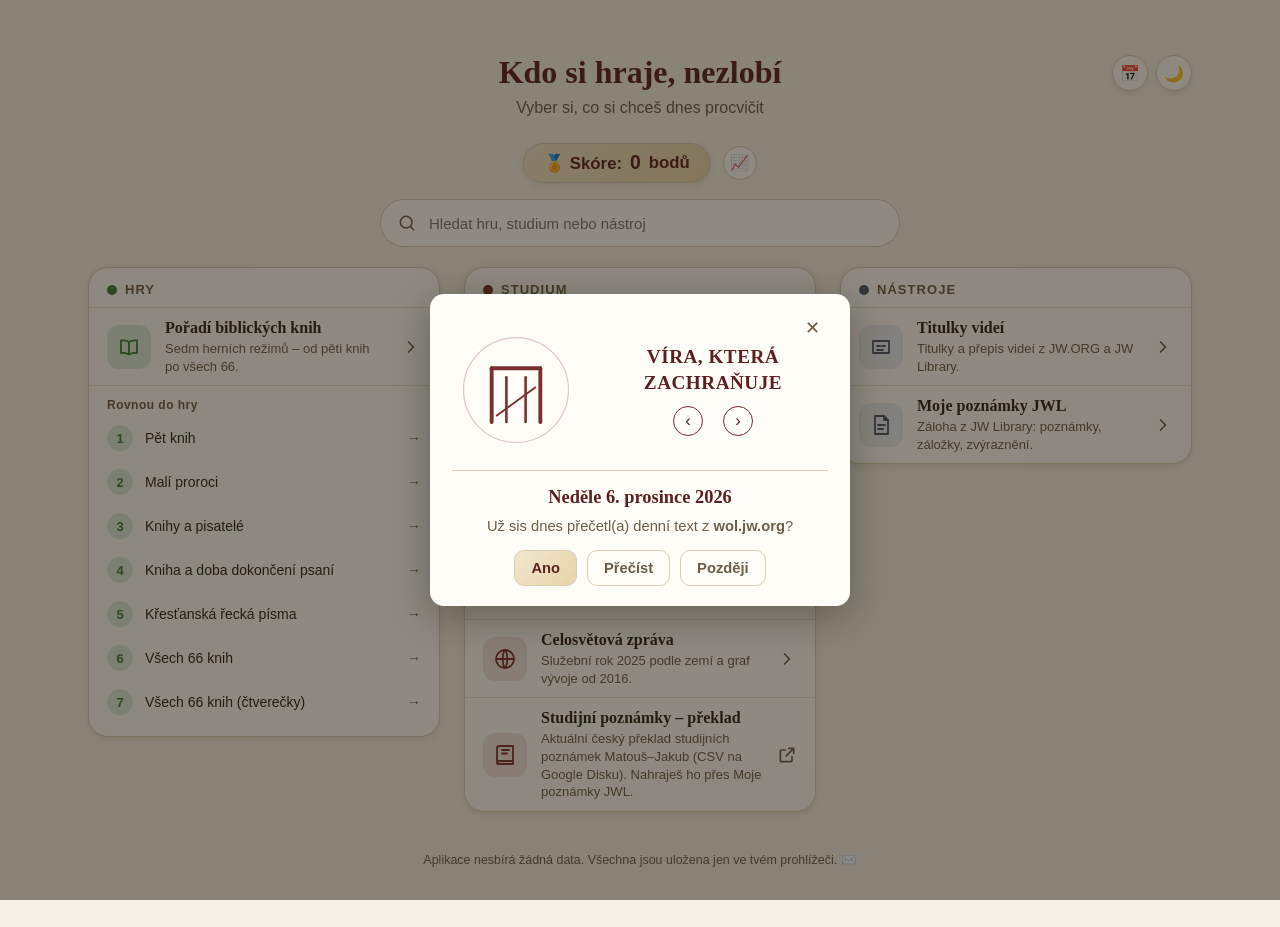
==== commit 45b2111a: "Moje poznámky JWL hotové (bez štítku Ve vývoji); odkaz na překlad studijních poznámek - rozcestník: " ====
--- a/index.html
+++ b/index.html
@@ -253,6 +253,10 @@
         <span class="ico"><svg width="24" height="24" viewBox="0 0 24 24" fill="none" stroke="currentColor" stroke-width="1.8" stroke-linecap="round" stroke-linejoin="round" aria-hidden="true"><path d="M12 3a9 9 0 100 18 9 9 0 000-18zM3 12h18M12 3c3 3.2 3 14.8 0 18M12 3c-3 3.2-3 14.8 0 18"/></svg></span>
         <span class="txt"><span class="ttl">Celosvětová zpráva</span><span class="dsc">Služební rok 2025 podle zemí a graf vývoje od 2016.</span></span><svg class="chev" width="20" height="20" viewBox="0 0 24 24" fill="none" stroke="currentColor" stroke-width="2" stroke-linecap="round" stroke-linejoin="round" aria-hidden="true"><path d="M9 6l6 6-6 6"/></svg>
       </a>
+      <a class="row" href="https://drive.google.com/file/d/19toODA6lOCgtWWjkV486qjs22X8QaizR/view?usp=sharing" target="_blank" rel="noopener" data-s="Studijní poznámky český překlad Matouš až Jakub studijní vydání nwtsty csv google disk ke stažení">
+        <span class="ico"><svg width="24" height="24" viewBox="0 0 24 24" fill="none" stroke="currentColor" stroke-width="1.8" stroke-linecap="round" stroke-linejoin="round" aria-hidden="true"><path d="M4 5.5A2.5 2.5 0 016.5 3H20v15H6.5A2.5 2.5 0 004 20.5zM4 20.5A2.5 2.5 0 016.5 18H20v3H6.5A2.5 2.5 0 014 20.5zM9 7h7M9 10.5h5"/></svg></span>
+        <span class="txt"><span class="ttl">Studijní poznámky – překlad</span><span class="dsc">Aktuální český překlad studijních poznámek Matouš–Jakub (CSV na Google Disku). Nahraješ ho přes Moje poznámky JWL.</span></span><svg class="chev" width="20" height="20" viewBox="0 0 24 24" fill="none" stroke="currentColor" stroke-width="2" stroke-linecap="round" stroke-linejoin="round" aria-hidden="true"><path d="M14 4h6v6M20 4l-9 9M18 14v5a1 1 0 01-1 1H5a1 1 0 01-1-1V7a1 1 0 011-1h5"/></svg>
+      </a>
     </section>
 
     <section class="group g-nastroje" aria-labelledby="h-nastroje">
@@ -263,7 +267,7 @@
       </a>
       <a class="row" href="moje-poznamky-jwl.html" data-s="Moje poznámky JWL Záloha z JW Library: poznámky, záložky, zvýraznění. záloha jw library">
         <span class="ico"><svg width="24" height="24" viewBox="0 0 24 24" fill="none" stroke="currentColor" stroke-width="1.8" stroke-linecap="round" stroke-linejoin="round" aria-hidden="true"><path d="M6 3h9l4 4v14H6zM15 3v4h4M9 12h7M9 16h5"/></svg></span>
-        <span class="txt"><span class="ttl">Moje poznámky JWL</span><span class="dsc">Záloha z JW Library: poznámky, záložky, zvýraznění.</span></span><span class="wip">VE VÝVOJI</span><svg class="chev" width="20" height="20" viewBox="0 0 24 24" fill="none" stroke="currentColor" stroke-width="2" stroke-linecap="round" stroke-linejoin="round" aria-hidden="true"><path d="M9 6l6 6-6 6"/></svg>
+        <span class="txt"><span class="ttl">Moje poznámky JWL</span><span class="dsc">Záloha z JW Library: poznámky, záložky, zvýraznění.</span></span><svg class="chev" width="20" height="20" viewBox="0 0 24 24" fill="none" stroke="currentColor" stroke-width="2" stroke-linecap="round" stroke-linejoin="round" aria-hidden="true"><path d="M9 6l6 6-6 6"/></svg>
       </a>
     </section>
   </div>
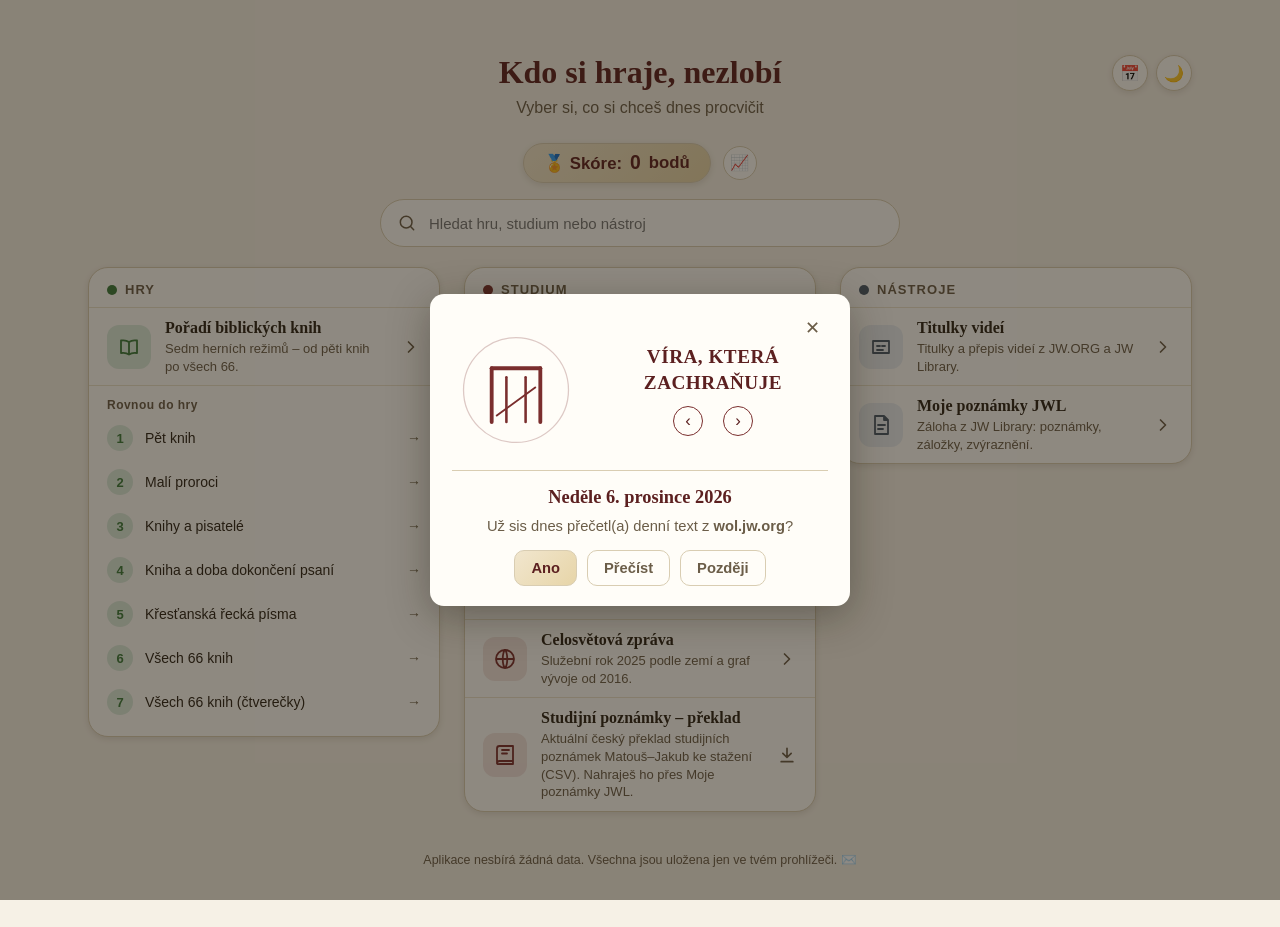
==== commit a779c11c: "Rozcestník: studijní poznámky se stahují přímo z webu, bez přihlášení na Google Disk Co-Authored-By:" ====
--- a/index.html
+++ b/index.html
@@ -253,9 +253,9 @@
         <span class="ico"><svg width="24" height="24" viewBox="0 0 24 24" fill="none" stroke="currentColor" stroke-width="1.8" stroke-linecap="round" stroke-linejoin="round" aria-hidden="true"><path d="M12 3a9 9 0 100 18 9 9 0 000-18zM3 12h18M12 3c3 3.2 3 14.8 0 18M12 3c-3 3.2-3 14.8 0 18"/></svg></span>
         <span class="txt"><span class="ttl">Celosvětová zpráva</span><span class="dsc">Služební rok 2025 podle zemí a graf vývoje od 2016.</span></span><svg class="chev" width="20" height="20" viewBox="0 0 24 24" fill="none" stroke="currentColor" stroke-width="2" stroke-linecap="round" stroke-linejoin="round" aria-hidden="true"><path d="M9 6l6 6-6 6"/></svg>
       </a>
-      <a class="row" href="https://drive.google.com/file/d/19toODA6lOCgtWWjkV486qjs22X8QaizR/view?usp=sharing" target="_blank" rel="noopener" data-s="Studijní poznámky český překlad Matouš až Jakub studijní vydání nwtsty csv google disk ke stažení">
+      <a class="row" href="assets/studijni-poznamky.csv" download="Studijní poznámky Mt–Jk.csv" data-s="Studijní poznámky český překlad Matouš až Jakub studijní vydání nwtsty csv ke stažení">
         <span class="ico"><svg width="24" height="24" viewBox="0 0 24 24" fill="none" stroke="currentColor" stroke-width="1.8" stroke-linecap="round" stroke-linejoin="round" aria-hidden="true"><path d="M4 5.5A2.5 2.5 0 016.5 3H20v15H6.5A2.5 2.5 0 004 20.5zM4 20.5A2.5 2.5 0 016.5 18H20v3H6.5A2.5 2.5 0 014 20.5zM9 7h7M9 10.5h5"/></svg></span>
-        <span class="txt"><span class="ttl">Studijní poznámky – překlad</span><span class="dsc">Aktuální český překlad studijních poznámek Matouš–Jakub (CSV na Google Disku). Nahraješ ho přes Moje poznámky JWL.</span></span><svg class="chev" width="20" height="20" viewBox="0 0 24 24" fill="none" stroke="currentColor" stroke-width="2" stroke-linecap="round" stroke-linejoin="round" aria-hidden="true"><path d="M14 4h6v6M20 4l-9 9M18 14v5a1 1 0 01-1 1H5a1 1 0 01-1-1V7a1 1 0 011-1h5"/></svg>
+        <span class="txt"><span class="ttl">Studijní poznámky – překlad</span><span class="dsc">Aktuální český překlad studijních poznámek Matouš–Jakub ke stažení (CSV). Nahraješ ho přes Moje poznámky JWL.</span></span><svg class="chev" width="20" height="20" viewBox="0 0 24 24" fill="none" stroke="currentColor" stroke-width="2" stroke-linecap="round" stroke-linejoin="round" aria-hidden="true"><path d="M12 4v11M7 10l5 5 5-5M5 20h14"/></svg>
       </a>
     </section>
 
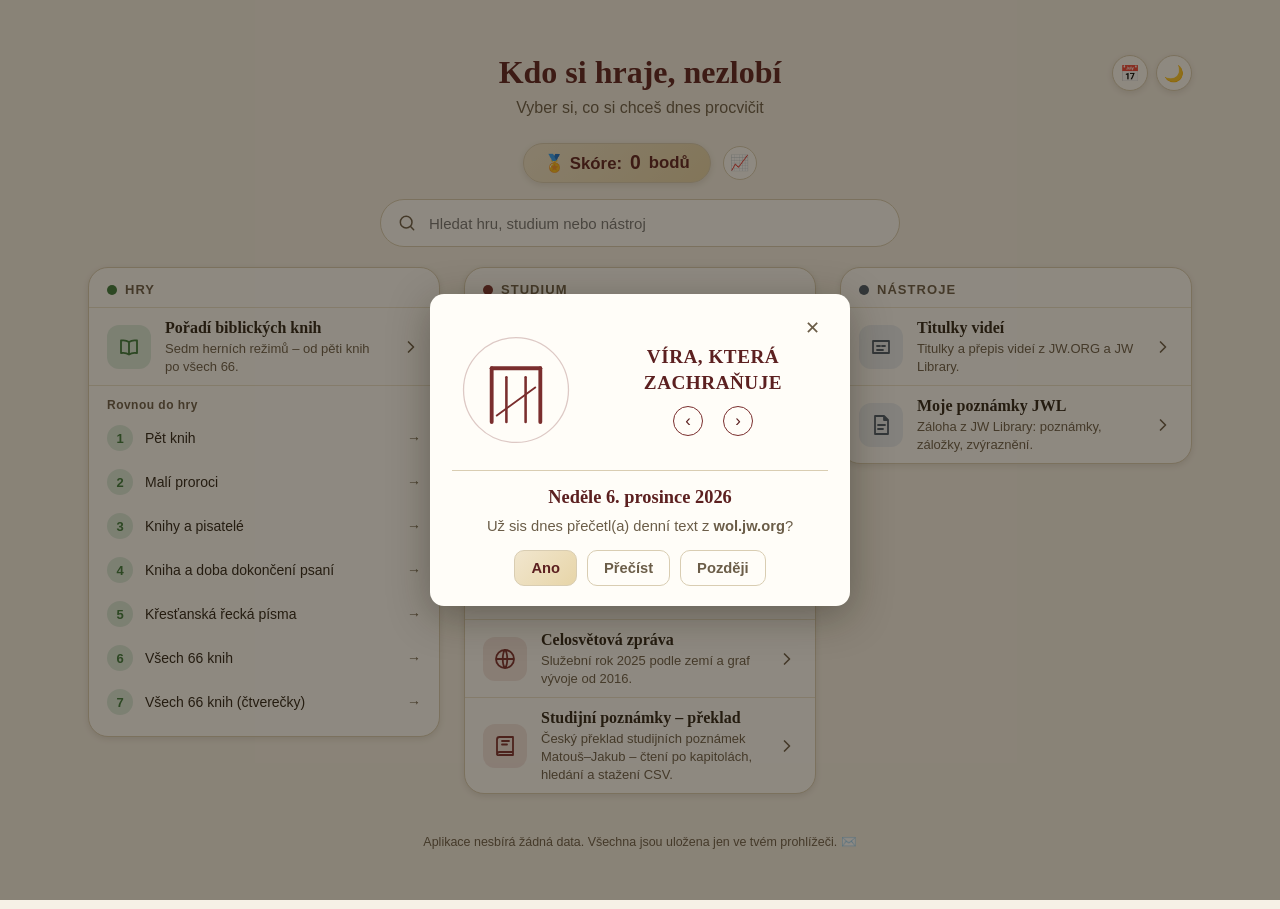
==== commit 7dd505d9: "Nová stránka Studijní poznámky: čtení překladu po kapitolách, hledání, stažení CSV Co-Authored-By: C" ====
--- a/index.html
+++ b/index.html
@@ -253,9 +253,9 @@
         <span class="ico"><svg width="24" height="24" viewBox="0 0 24 24" fill="none" stroke="currentColor" stroke-width="1.8" stroke-linecap="round" stroke-linejoin="round" aria-hidden="true"><path d="M12 3a9 9 0 100 18 9 9 0 000-18zM3 12h18M12 3c3 3.2 3 14.8 0 18M12 3c-3 3.2-3 14.8 0 18"/></svg></span>
         <span class="txt"><span class="ttl">Celosvětová zpráva</span><span class="dsc">Služební rok 2025 podle zemí a graf vývoje od 2016.</span></span><svg class="chev" width="20" height="20" viewBox="0 0 24 24" fill="none" stroke="currentColor" stroke-width="2" stroke-linecap="round" stroke-linejoin="round" aria-hidden="true"><path d="M9 6l6 6-6 6"/></svg>
       </a>
-      <a class="row" href="assets/studijni-poznamky.csv" download="Studijní poznámky Mt–Jk.csv" data-s="Studijní poznámky český překlad Matouš až Jakub studijní vydání nwtsty csv ke stažení">
+      <a class="row" href="studijni-poznamky.html" data-s="Studijní poznámky český překlad Matouš až Jakub studijní vydání nwtsty csv ke stažení hledání">
         <span class="ico"><svg width="24" height="24" viewBox="0 0 24 24" fill="none" stroke="currentColor" stroke-width="1.8" stroke-linecap="round" stroke-linejoin="round" aria-hidden="true"><path d="M4 5.5A2.5 2.5 0 016.5 3H20v15H6.5A2.5 2.5 0 004 20.5zM4 20.5A2.5 2.5 0 016.5 18H20v3H6.5A2.5 2.5 0 014 20.5zM9 7h7M9 10.5h5"/></svg></span>
-        <span class="txt"><span class="ttl">Studijní poznámky – překlad</span><span class="dsc">Aktuální český překlad studijních poznámek Matouš–Jakub ke stažení (CSV). Nahraješ ho přes Moje poznámky JWL.</span></span><svg class="chev" width="20" height="20" viewBox="0 0 24 24" fill="none" stroke="currentColor" stroke-width="2" stroke-linecap="round" stroke-linejoin="round" aria-hidden="true"><path d="M12 4v11M7 10l5 5 5-5M5 20h14"/></svg>
+        <span class="txt"><span class="ttl">Studijní poznámky – překlad</span><span class="dsc">Český překlad studijních poznámek Matouš–Jakub – čtení po kapitolách, hledání a stažení CSV.</span></span><svg class="chev" width="20" height="20" viewBox="0 0 24 24" fill="none" stroke="currentColor" stroke-width="2" stroke-linecap="round" stroke-linejoin="round" aria-hidden="true"><path d="M9 6l6 6-6 6"/></svg>
       </a>
     </section>
 
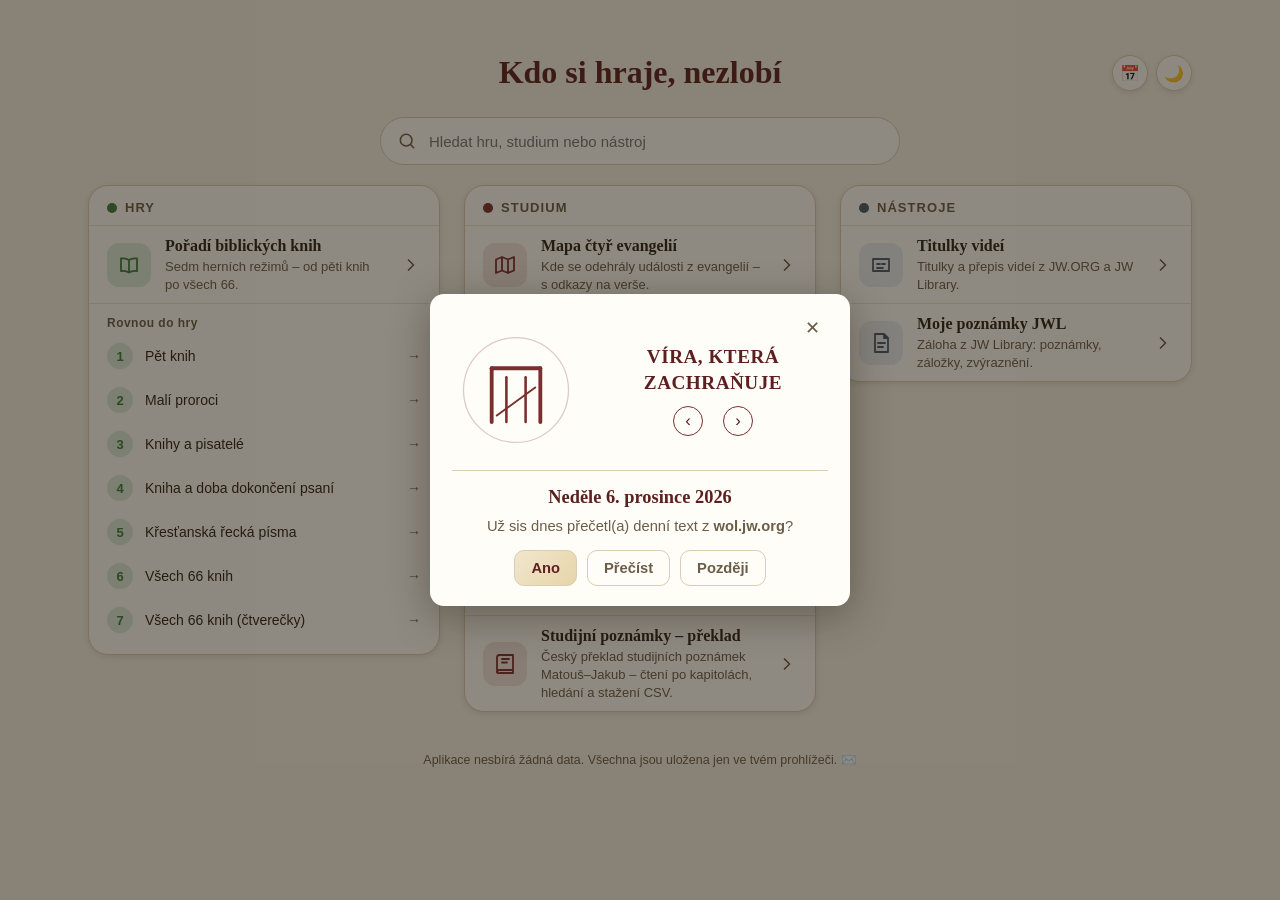
==== commit 15407dae: "Rozcestník: bez podnadpisu a skóre Co-Authored-By: Claude Opus 5.5 <noreply@anthropic.com> Claude-Se" ====
--- a/index.html
+++ b/index.html
@@ -152,16 +152,6 @@
 <body>
 <button class="theme-toggle-btn" id="themeToggle" title="Přepnout vzhled" aria-label="Přepnout vzhled">🌙</button>
 <button class="daily-text-btn" id="dailyTextBtn" title="Denní text" aria-label="Denní text">📅</button>
-
-<div class="modal-overlay" id="historyModal">
-  <div class="modal-box">
-    <div class="modal-header">
-      <h3>📈 Historie skóre po dnech</h3>
-      <button class="modal-close" id="historyClose" aria-label="Zavřít">✕</button>
-    </div>
-    <div id="historyContent"></div>
-  </div>
-</div>
 
 <div class="modal-overlay daily-text-modal" id="dailyTextModal">
   <div class="modal-box">
@@ -193,13 +183,7 @@
 <div class="wrap">
   <header>
     <h1>Kdo si hraje, nezlobí</h1>
-    <div class="subtitle">Vyber si, co si chceš dnes procvičit</div>
   </header>
-
-  <div class="global-score-bar">
-    <span class="value-pill">🏅 Skóre: <span class="num" id="globalScoreValue">0</span> bodů</span>
-    <button class="history-btn" id="historyBtn" title="Historie skóre" aria-label="Historie skóre">📈</button>
-  </div>
 
   <label class="search">
     <svg width="20" height="20" viewBox="0 0 24 24" fill="none" stroke="currentColor" stroke-width="1.8" stroke-linecap="round" stroke-linejoin="round" aria-hidden="true"><path d="M11 4a7 7 0 100 14 7 7 0 000-14zM20 20l-4-4"/></svg>
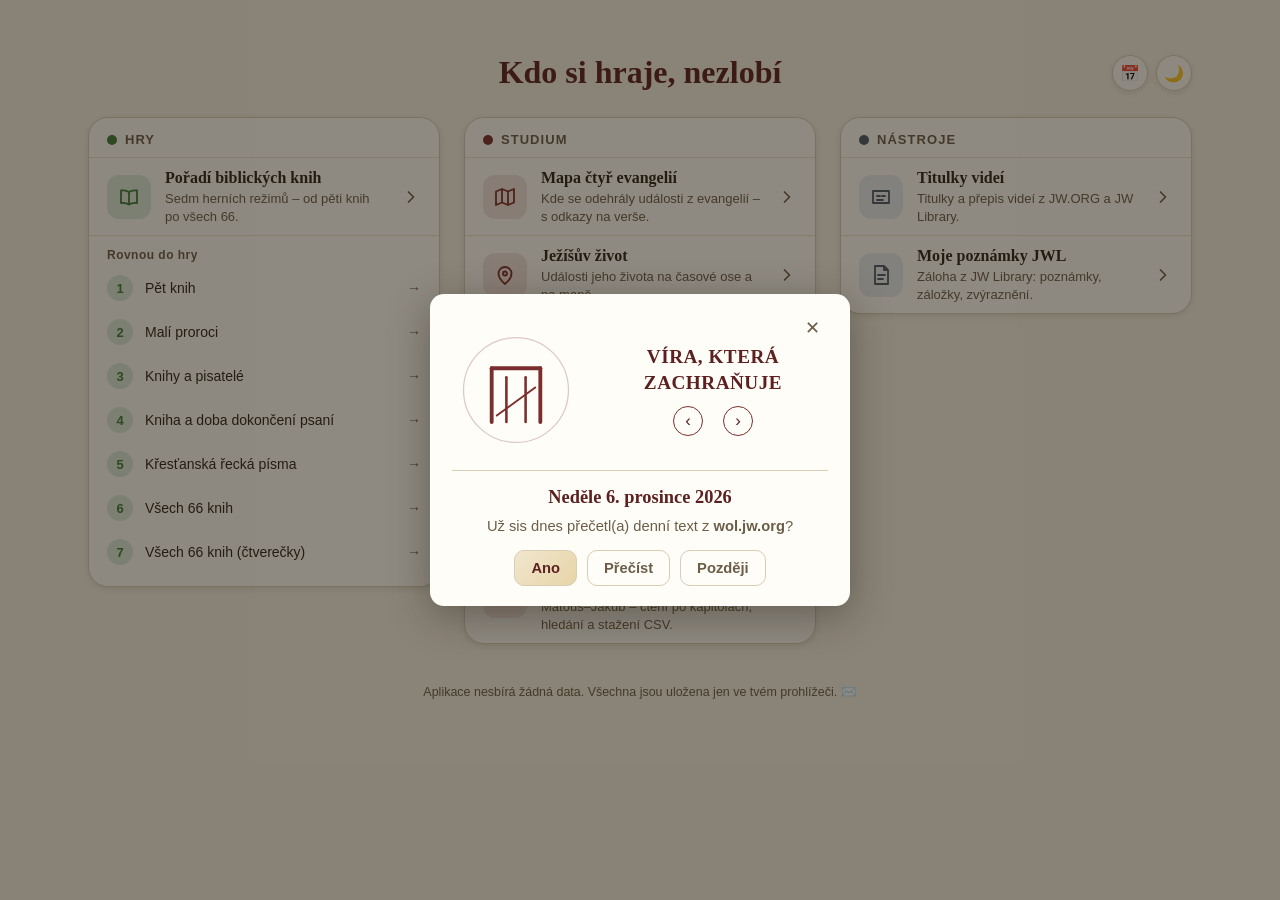
==== commit ec18a8ab: "Rozcestník: skryté vyhledávání Co-Authored-By: Claude Opus 5.5 <noreply@anthropic.com> Claude-Sessio" ====
--- a/index.html
+++ b/index.html
@@ -185,7 +185,7 @@
     <h1>Kdo si hraje, nezlobí</h1>
   </header>
 
-  <label class="search">
+  <label class="search" style="display:none">
     <svg width="20" height="20" viewBox="0 0 24 24" fill="none" stroke="currentColor" stroke-width="1.8" stroke-linecap="round" stroke-linejoin="round" aria-hidden="true"><path d="M11 4a7 7 0 100 14 7 7 0 000-14zM20 20l-4-4"/></svg>
     <input type="search" id="q" placeholder="Hledat hru, studium nebo nástroj" aria-label="Hledat" autocomplete="off">
   </label>
